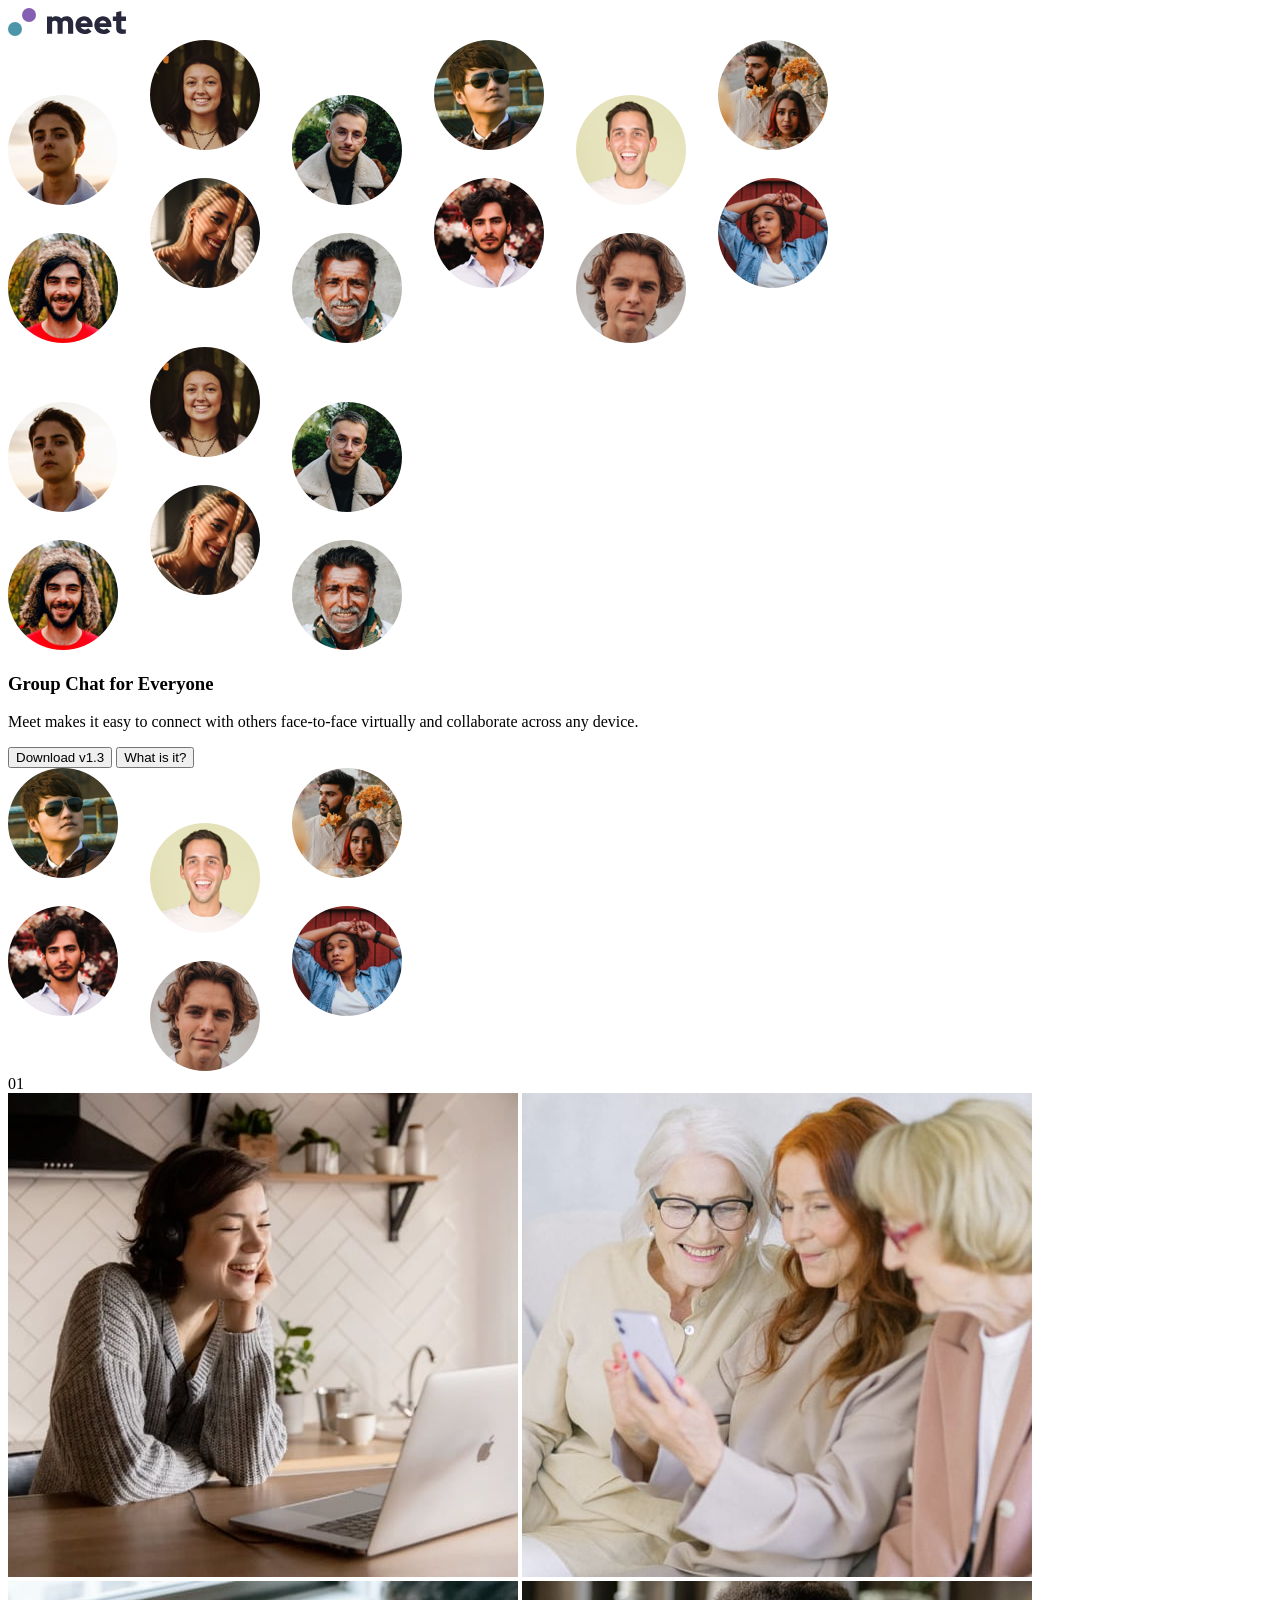
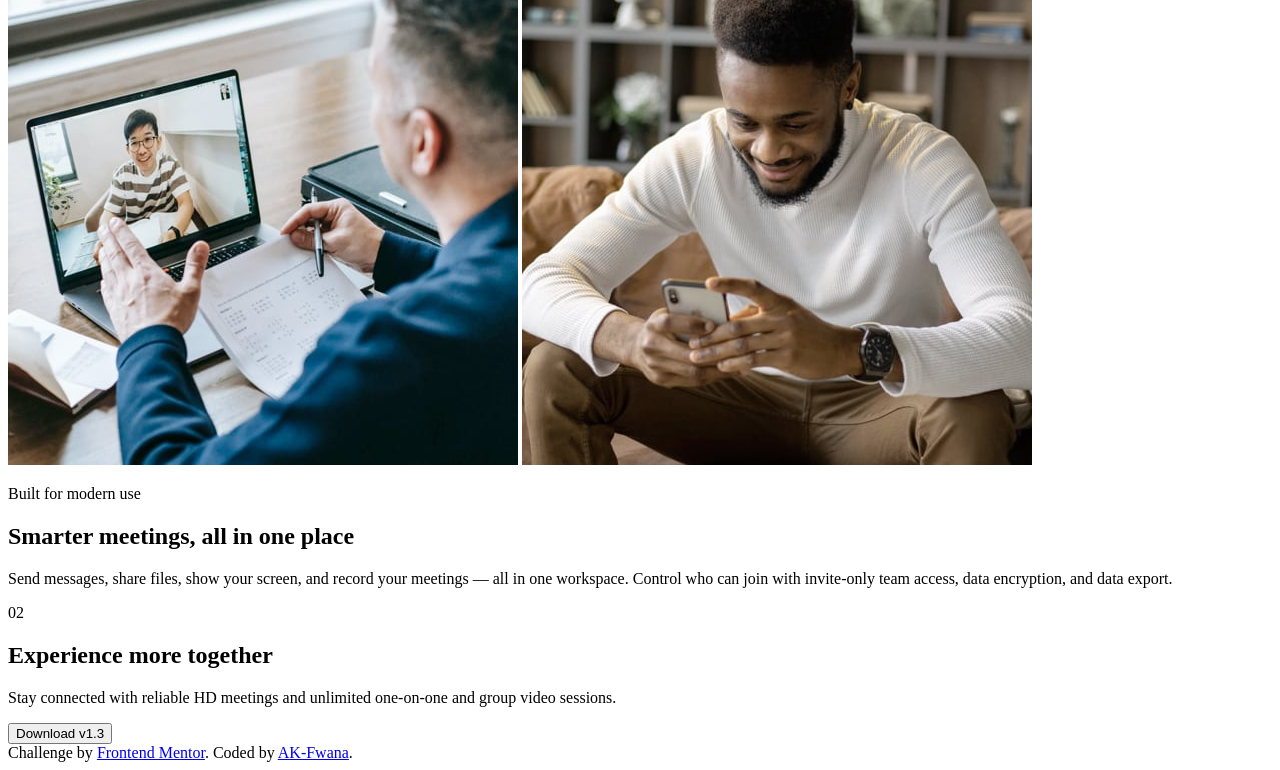
==== starter-code/index.html @ 3d89d3e9 "Add attribution section to footer with challenge and author links" ====
<!doctype html>
<html lang="en">
  <head>
    <meta charset="UTF-8" />
    <meta name="viewport" content="width=device-width, initial-scale=1.0" />

    <link
      rel="icon"
      type="image/png"
      sizes="32x32"
      href="./assets/favicon-32x32.png"
    />

    <title>Frontend Mentor | Meet landing page</title>
  </head>
  <body>
    <header>
      <nav>
        <img src="./assets/logo.svg" alt="Meet Logo" />
      </nav>
    </header>

    <section class="hero">
      <!-- tablet/mobile hero images -->
      <div class="hero-tablet-image" aria-hidden="true">
        <img
          src="./assets/tablet/image-hero.png"
          alt="Hero image for tablet and mobile devices"
        />
      </div>

      <!-- desktop left image -->
      <div class="hero-image hero-image-left" aria-hidden="true">
        <img
          src="./assets/desktop/image-hero-left.png"
          alt="Profile image of a woman and men"
        />
      </div>

      <section class="hero-content">
        <h1 class="group-chat">Group Chat for Everyone</h1>
        <p class="share-message">
          Meet makes it easy to connect with others face-to-face virtually and
          collaborate across any device.
        </p>
        <div class="btn-container">
          <button class="download-btn">Download v1.3</button>
          <button class="info-btn">What is it?</button>
        </div>
      </section>
      <!-- desktop right image -->
      <div class="hero-image hero-image-right" aria-hidden="true">
        <img
          src="./assets/desktop/image-hero-right.png"
          alt="Profile image of a woman and men"
        />
      </div>
    </section>

    <main class="main-content">
      <article class="content">
        <span>01</span>
        <div class="image-grid">
          <img
            src="./assets/desktop/image-woman-in-videocall.jpg"
            alt="woman in videocall"
          />
          <img
            src="./assets/desktop/image-women-videochatting.jpg"
            alt="women video chatting"
          />

          <img
            src="./assets/desktop/image-men-in-meeting.jpg"
            alt="men in meeting"
          />
          <img src="./assets/desktop/image-man-texting.jpg" alt="man texting" />
        </div>
        <section class="content-text">
          <p class="content-title">Built for modern use</p>
          <h2 class="content-h2">Smarter meetings, all in one place</h2>
          <p class="content-description">
            Send messages, share files, show your screen, and record your
            meetings — all in one workspace. Control who can join with
            invite-only team access, data encryption, and data export.
          </p>
        </section>
      </article>
    </main>

    <footer class="footer-cta">
      <span>02</span>
      <section class="footer-content">
        <h2 class="experience-title">Experience more together</h2>
        <p class="experience-description">
          Stay connected with reliable HD meetings and unlimited one-on-one and
          group video sessions.
        </p>
        <button class="download-btn">Download v1.3</button>
      </section>
      <section class="attribution">
        Challenge by
        <a href="https://www.frontendmentor.io?ref=challenge">Frontend Mentor</a
        >. Coded by
        <a href="https://github.com/AK-Fwana/Meet-landing-page">AK-Fwana</a>.
      </section>
    </footer>
  </body>
</html>
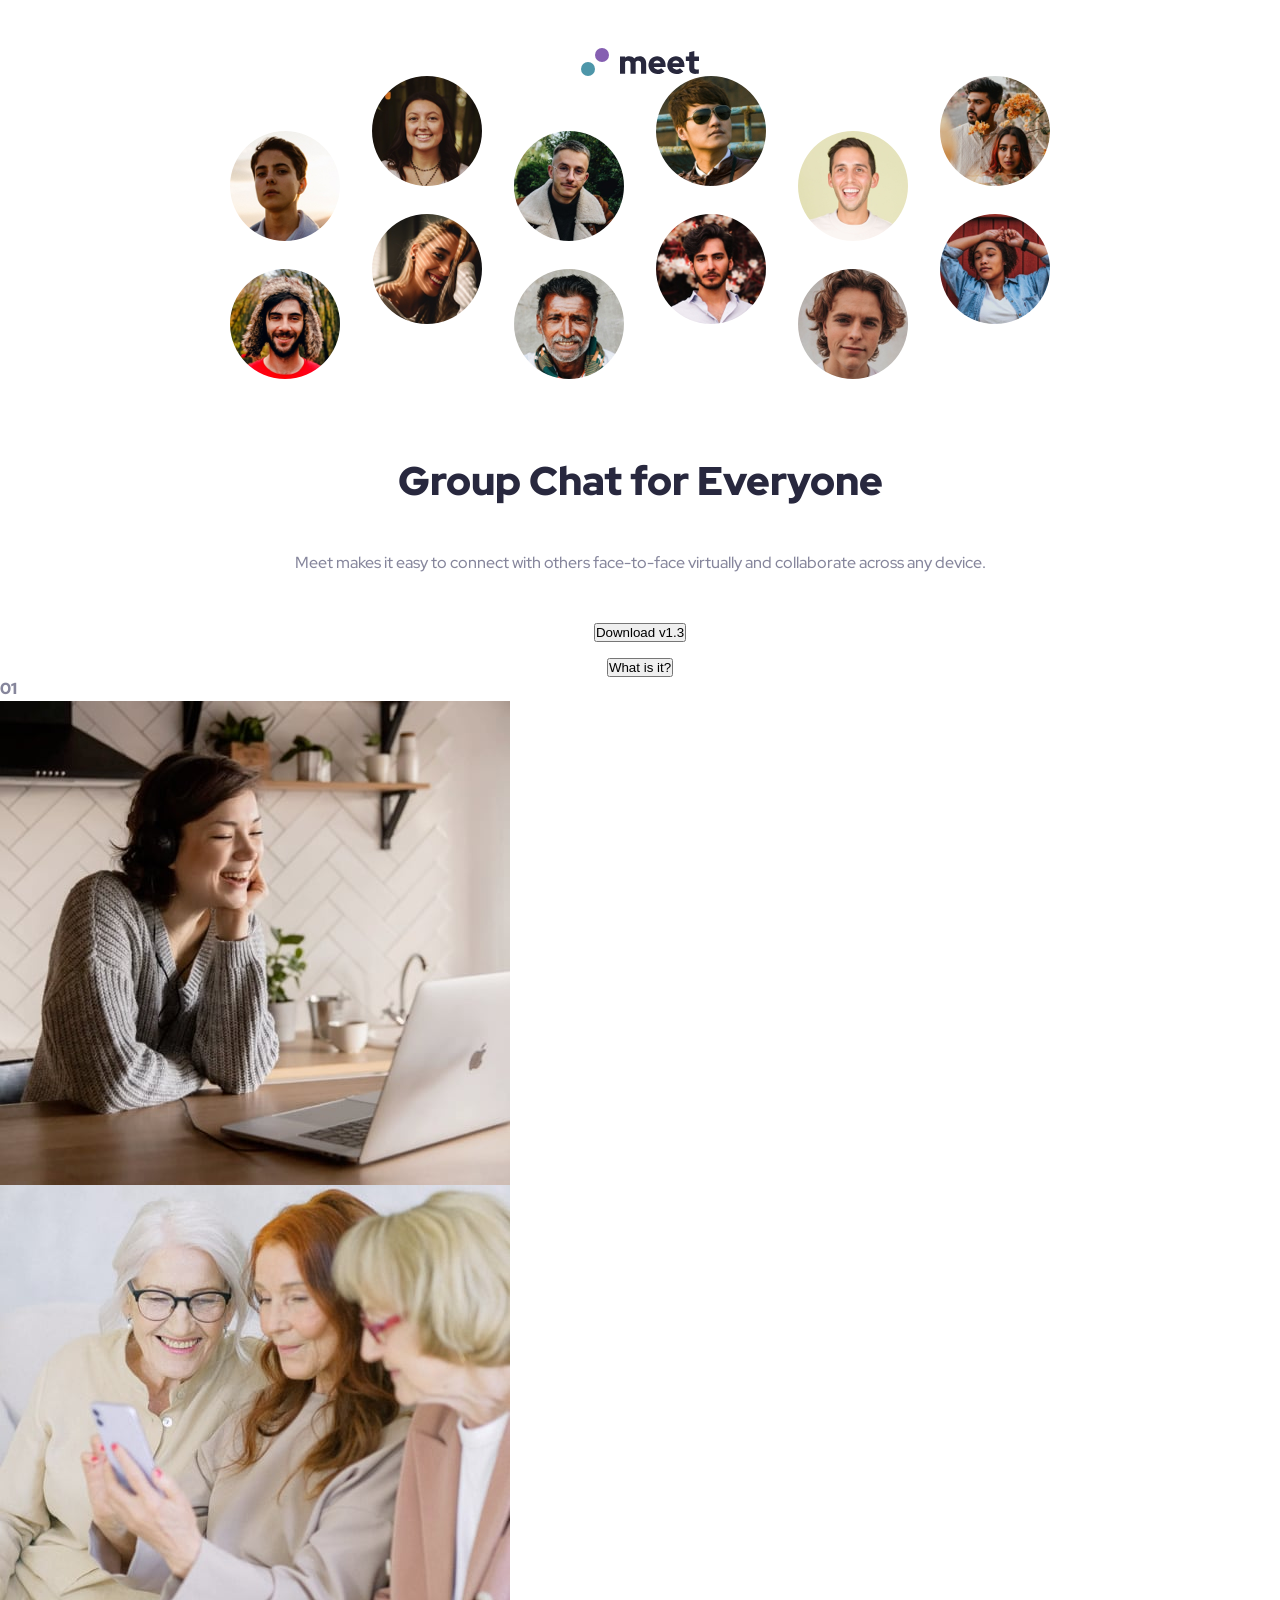
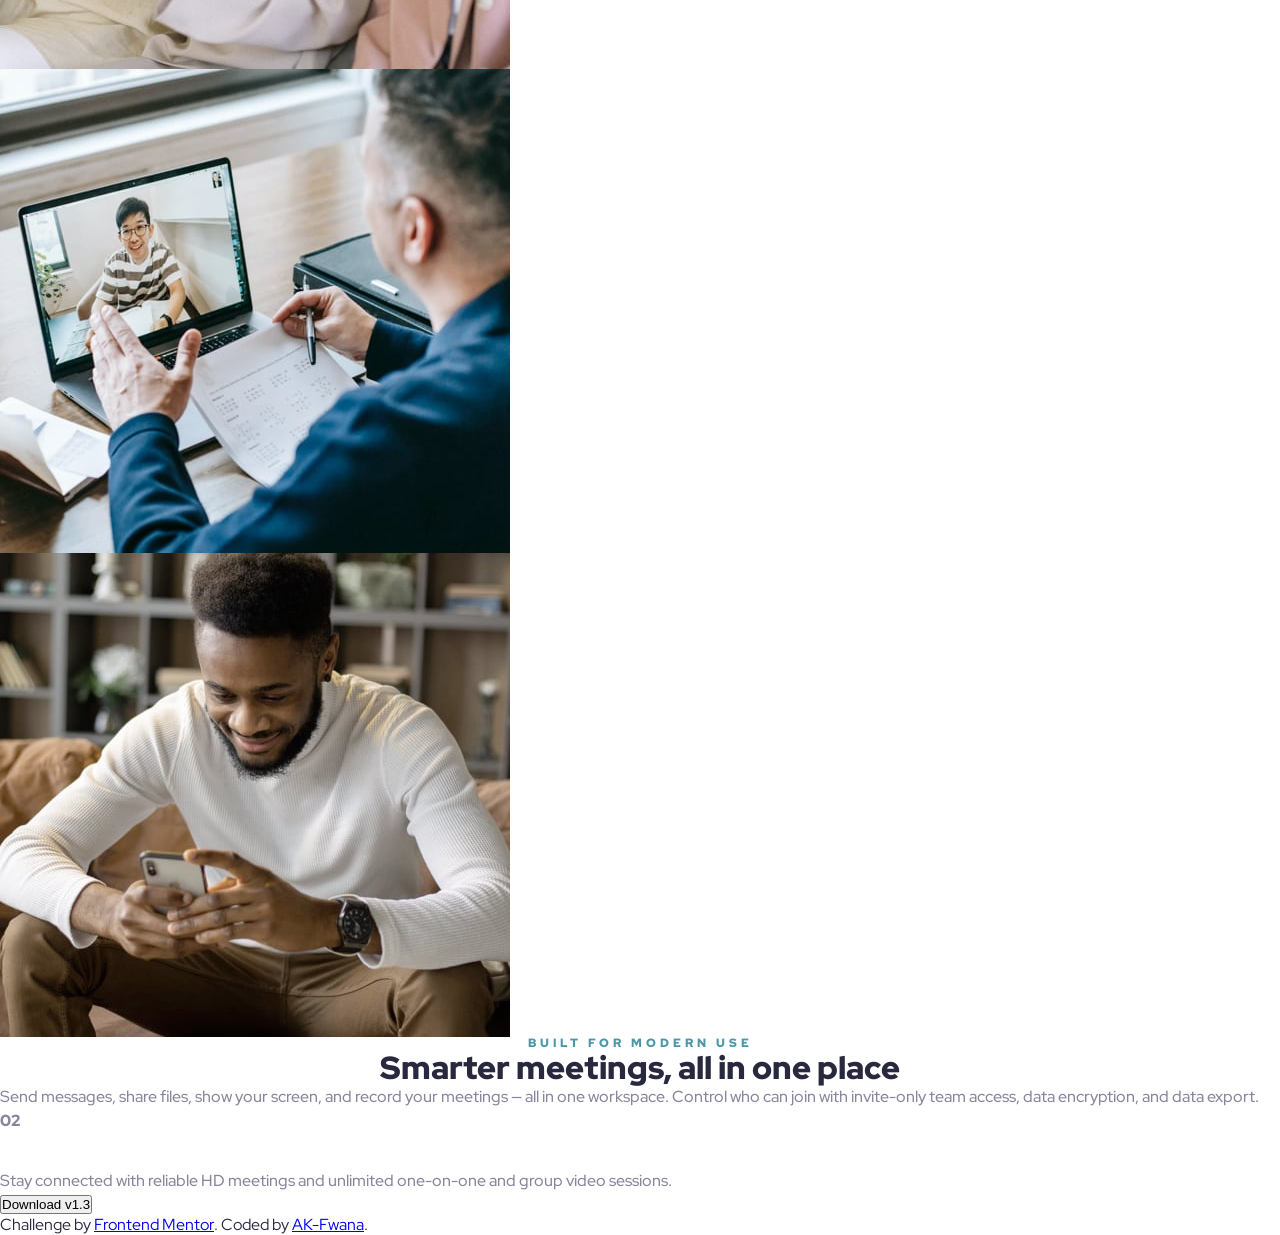
==== commit d415ad18: "Refactor span elements to use section-maker class for improved semantic structure" ====
--- a/starter-code/index.html
+++ b/starter-code/index.html
@@ -3,7 +3,7 @@
   <head>
     <meta charset="UTF-8" />
     <meta name="viewport" content="width=device-width, initial-scale=1.0" />
-
+    <link rel="stylesheet" href="style.css" />
     <link
       rel="icon"
       type="image/png"
@@ -23,18 +23,12 @@
     <section class="hero">
       <!-- tablet/mobile hero images -->
       <div class="hero-tablet-image" aria-hidden="true">
-        <img
-          src="./assets/tablet/image-hero.png"
-          alt="Hero image for tablet and mobile devices"
-        />
+        <img src="./assets/tablet/image-hero.png" alt="" />
       </div>
 
       <!-- desktop left image -->
       <div class="hero-image hero-image-left" aria-hidden="true">
-        <img
-          src="./assets/desktop/image-hero-left.png"
-          alt="Profile image of a woman and men"
-        />
+        <img src="./assets/desktop/image-hero-left.png" alt="" />
       </div>
 
       <section class="hero-content">
@@ -50,16 +44,13 @@
       </section>
       <!-- desktop right image -->
       <div class="hero-image hero-image-right" aria-hidden="true">
-        <img
-          src="./assets/desktop/image-hero-right.png"
-          alt="Profile image of a woman and men"
-        />
+        <img src="./assets/desktop/image-hero-right.png" alt="" />
       </div>
     </section>
 
     <main class="main-content">
       <article class="content">
-        <span>01</span>
+        <span class="section-maker">01</span>
         <div class="image-grid">
           <img
             src="./assets/desktop/image-woman-in-videocall.jpg"
@@ -89,7 +80,7 @@
     </main>
 
     <footer class="footer-cta">
-      <span>02</span>
+      <span class="section-maker">02</span>
       <section class="footer-content">
         <h2 class="experience-title">Experience more together</h2>
         <p class="experience-description">
--- a/starter-code/style.css
+++ b/starter-code/style.css
@@ -0,0 +1,135 @@
+/* FONT IMPORT */
+@import url("https://fonts.googleapis.com/css2?family=Red+Hat+Display:wght@500;700;900&display=swap");
+/* VARIABLES */
+:root {
+  /* COLORS Cyan*/
+  --color-cyan-600: hsl(192, 37%, 48%);
+  --color-cyan-300: hsl(192, 90%, 77%);
+  /* COLORS Purple */
+  --color-purple-600: hsl(268, 34%, 53%);
+  --color-purple-300: hsl(268, 100%, 86%);
+  /* COLORS Slate */
+  --color-slate-900: hsl(240, 21%, 20%);
+  --color-slate-600: hsl(240, 10%, 57%);
+  --color-slate-300: hsl(240, 18%, 85%);
+  /* COLORS White */
+  --color-white: hsl(0, 0%, 100%);
+
+  /* FONT FAMILY */
+  --font-primary: "Red Hat Display", sans-serif;
+
+  /* SPACING */
+  --spacing-1400: 7rem;
+  --spacing-1000: 5rem;
+  --spacing-900: 4rem;
+  --spacing-800: 3rem;
+  --spacing-700: 2rem;
+  --spacing-600: 1.5rem;
+  --spacing-500: 1rem;
+  --spacing-400: 0.75rem;
+  --spacing-300: 0.5rem;
+  --spacing-200: 0.25rem;
+  --spacing-100: 0.125rem;
+  --spacing-50: 0.0625rem;
+}
+/* RESET */
+* {
+  margin: 0;
+  padding: 0;
+  box-sizing: border-box;
+}
+
+img {
+  display: block;
+  max-width: 100%;
+}
+
+/* GLOBAL STYLES */
+body {
+  font-family: var(--font-primary);
+  color: var(--color-slate-900);
+  background-color: var(--color-white);
+  min-height: 100vh;
+  overflow-x: hidden;
+}
+
+/* TYPOGRAPHY */
+p {
+  font-size: 1rem;
+  color: var(--color-slate-600);
+  font-weight: 500;
+  line-height: 150%;
+}
+.group-chat {
+  font-size: 2.5rem;
+  font-weight: 900;
+  line-height: 110%;
+  text-align: center;
+}
+
+.content-title {
+  color: var(--color-cyan-600);
+  font-size: 0.75rem;
+  font-weight: 900;
+  line-height: 110%;
+  text-align: center;
+  letter-spacing: 0.25rem;
+  text-transform: uppercase;
+}
+
+.section-maker {
+  color: var(--color-slate-600);
+  font-weight: 900;
+  line-height: 150%;
+  font-size: 1rem;
+}
+
+.content-h2,
+.experience-title {
+  font-size: 2rem;
+  font-weight: 900;
+  line-height: 110%;
+  text-align: center;
+}
+.experience-title {
+  color: var(--color-white);
+}
+
+/* LAYOUT */
+header {
+  display: flex;
+  justify-content: center;
+  padding-top: var(--spacing-800);
+}
+
+.hero-image-left,
+.hero-image-right {
+  display: none;
+}
+.hero {
+  display: flex;
+  flex-direction: column;
+  align-items: center;
+  gap: var(--spacing-700);
+  padding-inline: var(--spacing-500);
+}
+
+.hero-content {
+  display: flex;
+  flex-direction: column;
+  align-items: center;
+  justify-content: center;
+  gap: var(--spacing-800);
+  margin-top: var(--spacing-800);
+  padding-inline: var(--spacing-500);
+}
+
+.btn-container {
+  display: flex;
+  flex-direction: column;
+  align-items: center;
+  gap: var(--spacing-500);
+}
+/* COMPONENTS */
+
+/* MEDIA QUERIES */
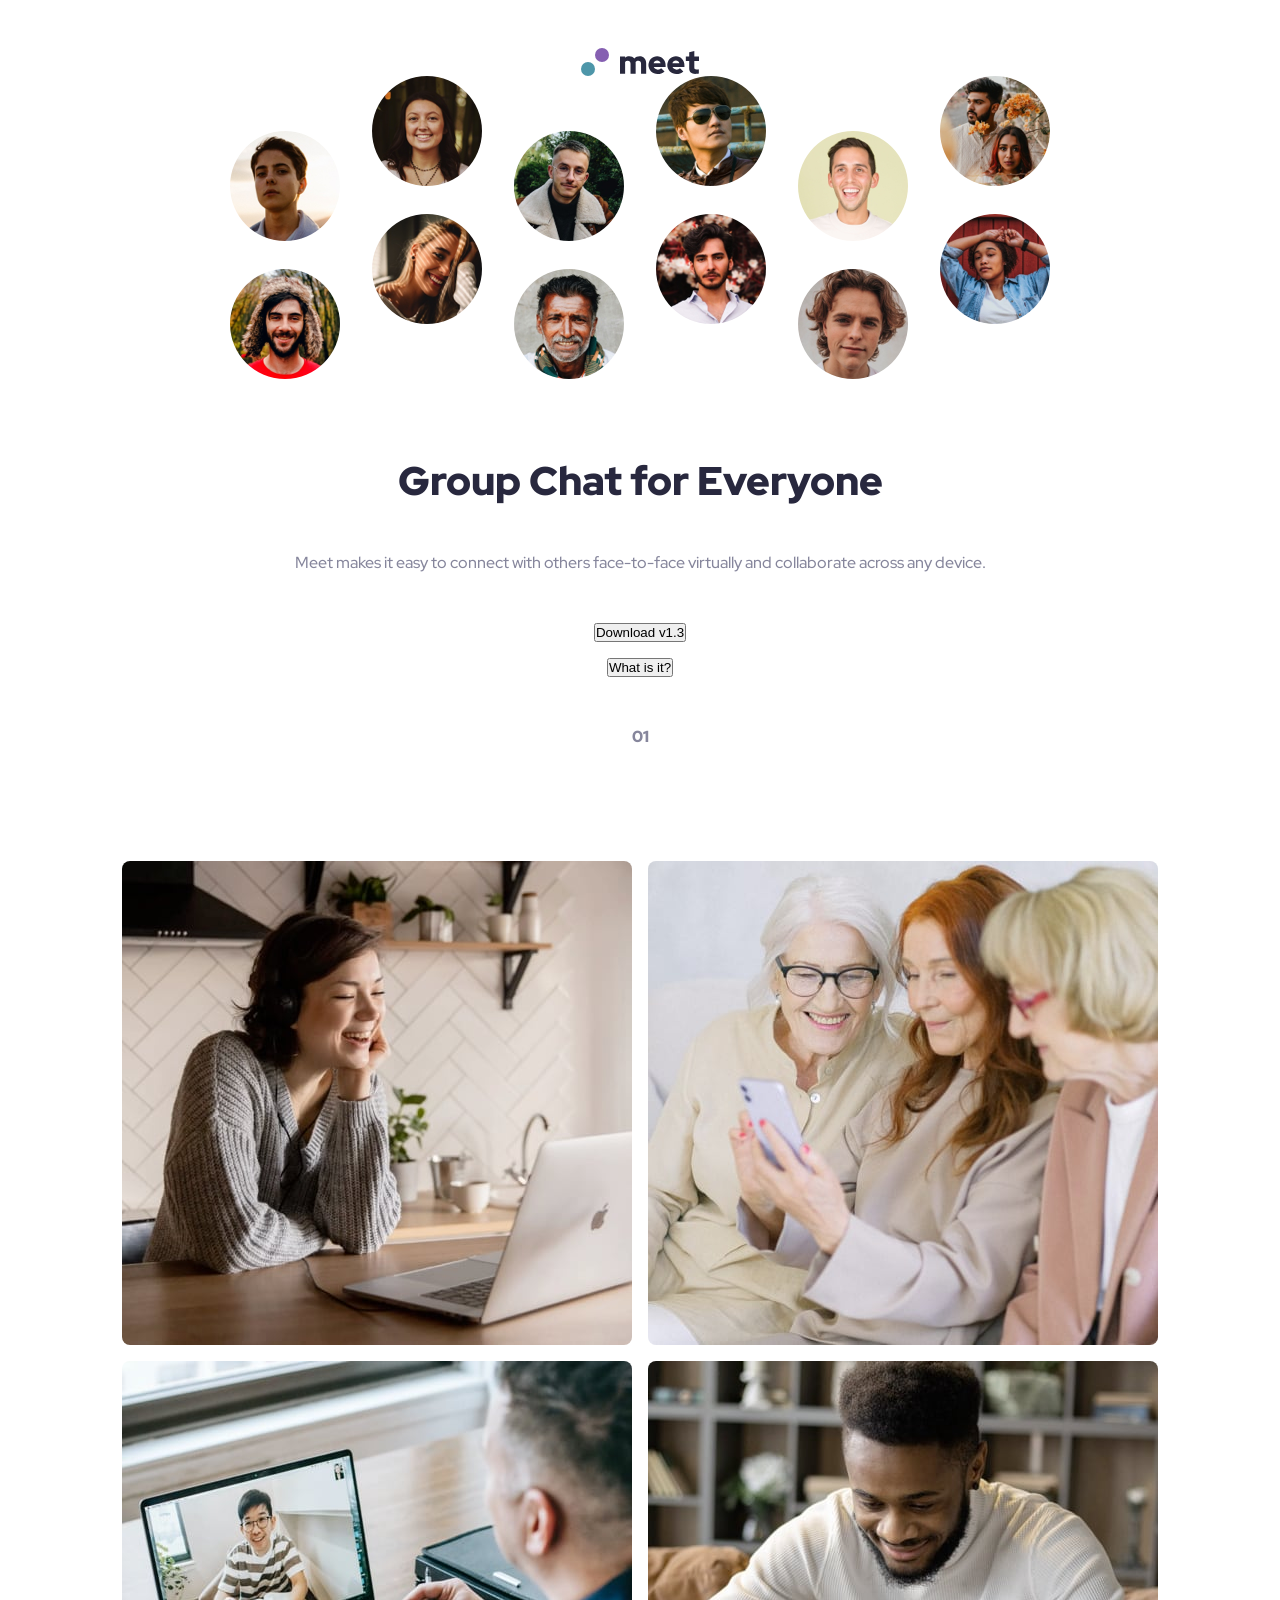
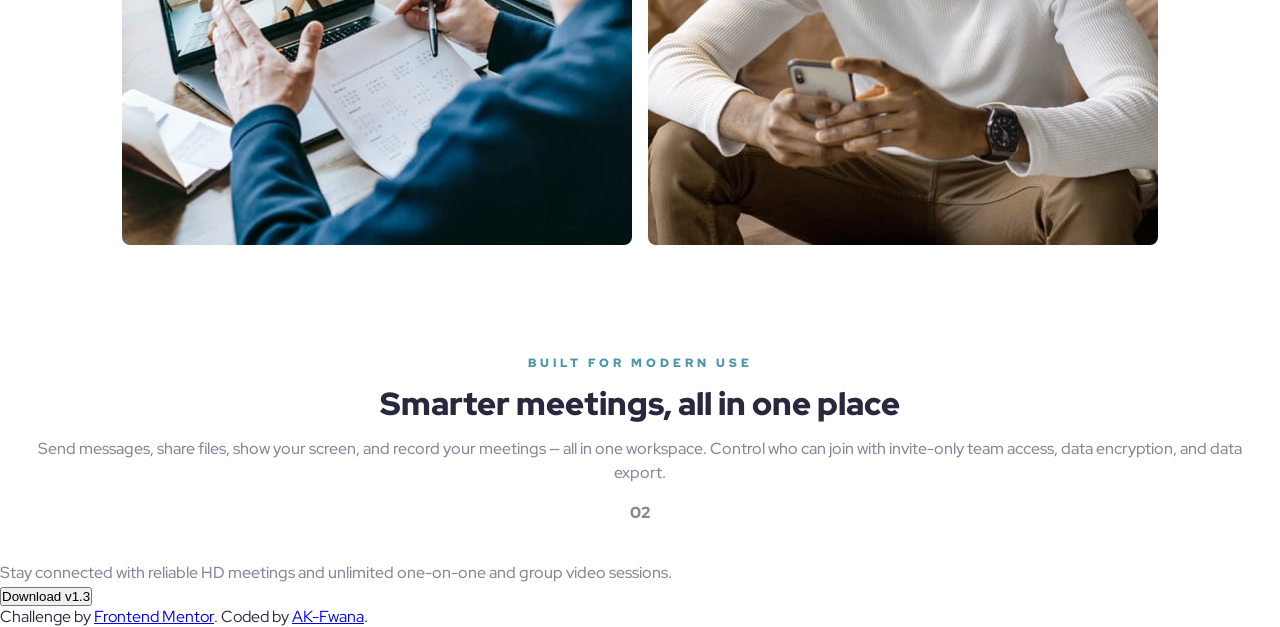
==== commit 5e517a62: "Add section-maker span for content consistency" ====
--- a/starter-code/index.html
+++ b/starter-code/index.html
@@ -75,12 +75,12 @@
             meetings — all in one workspace. Control who can join with
             invite-only team access, data encryption, and data export.
           </p>
+          <span class="section-maker">02</span>
         </section>
       </article>
     </main>
 
     <footer class="footer-cta">
-      <span class="section-maker">02</span>
       <section class="footer-content">
         <h2 class="experience-title">Experience more together</h2>
         <p class="experience-description">
--- a/starter-code/style.css
+++ b/starter-code/style.css
@@ -130,6 +130,41 @@
   align-items: center;
   gap: var(--spacing-500);
 }
+
+.main-content {
+  display: flex;
+  flex-direction: column;
+  align-items: center;
+  gap: var(--spacing-800);
+  margin-top: var(--spacing-800);
+  padding-inline: var(--spacing-600);
+}
+.content {
+  display: flex;
+  flex-direction: column;
+  align-items: center;
+  gap: var(--spacing-800);
+}
+
+.image-grid {
+  display: grid;
+  grid-template-columns: repeat(2, 1fr);
+  gap: var(--spacing-500);
+  margin-top: var(--spacing-900);
+}
+
+.image-grid img {
+  border-radius: var(--spacing-300);
+}
+
+.content-text {
+  margin-top: var(--spacing-900);
+  display: flex;
+  flex-direction: column;
+  align-items: center;
+  gap: var(--spacing-500);
+  text-align: center;
+}
 /* COMPONENTS */
 
 /* MEDIA QUERIES */
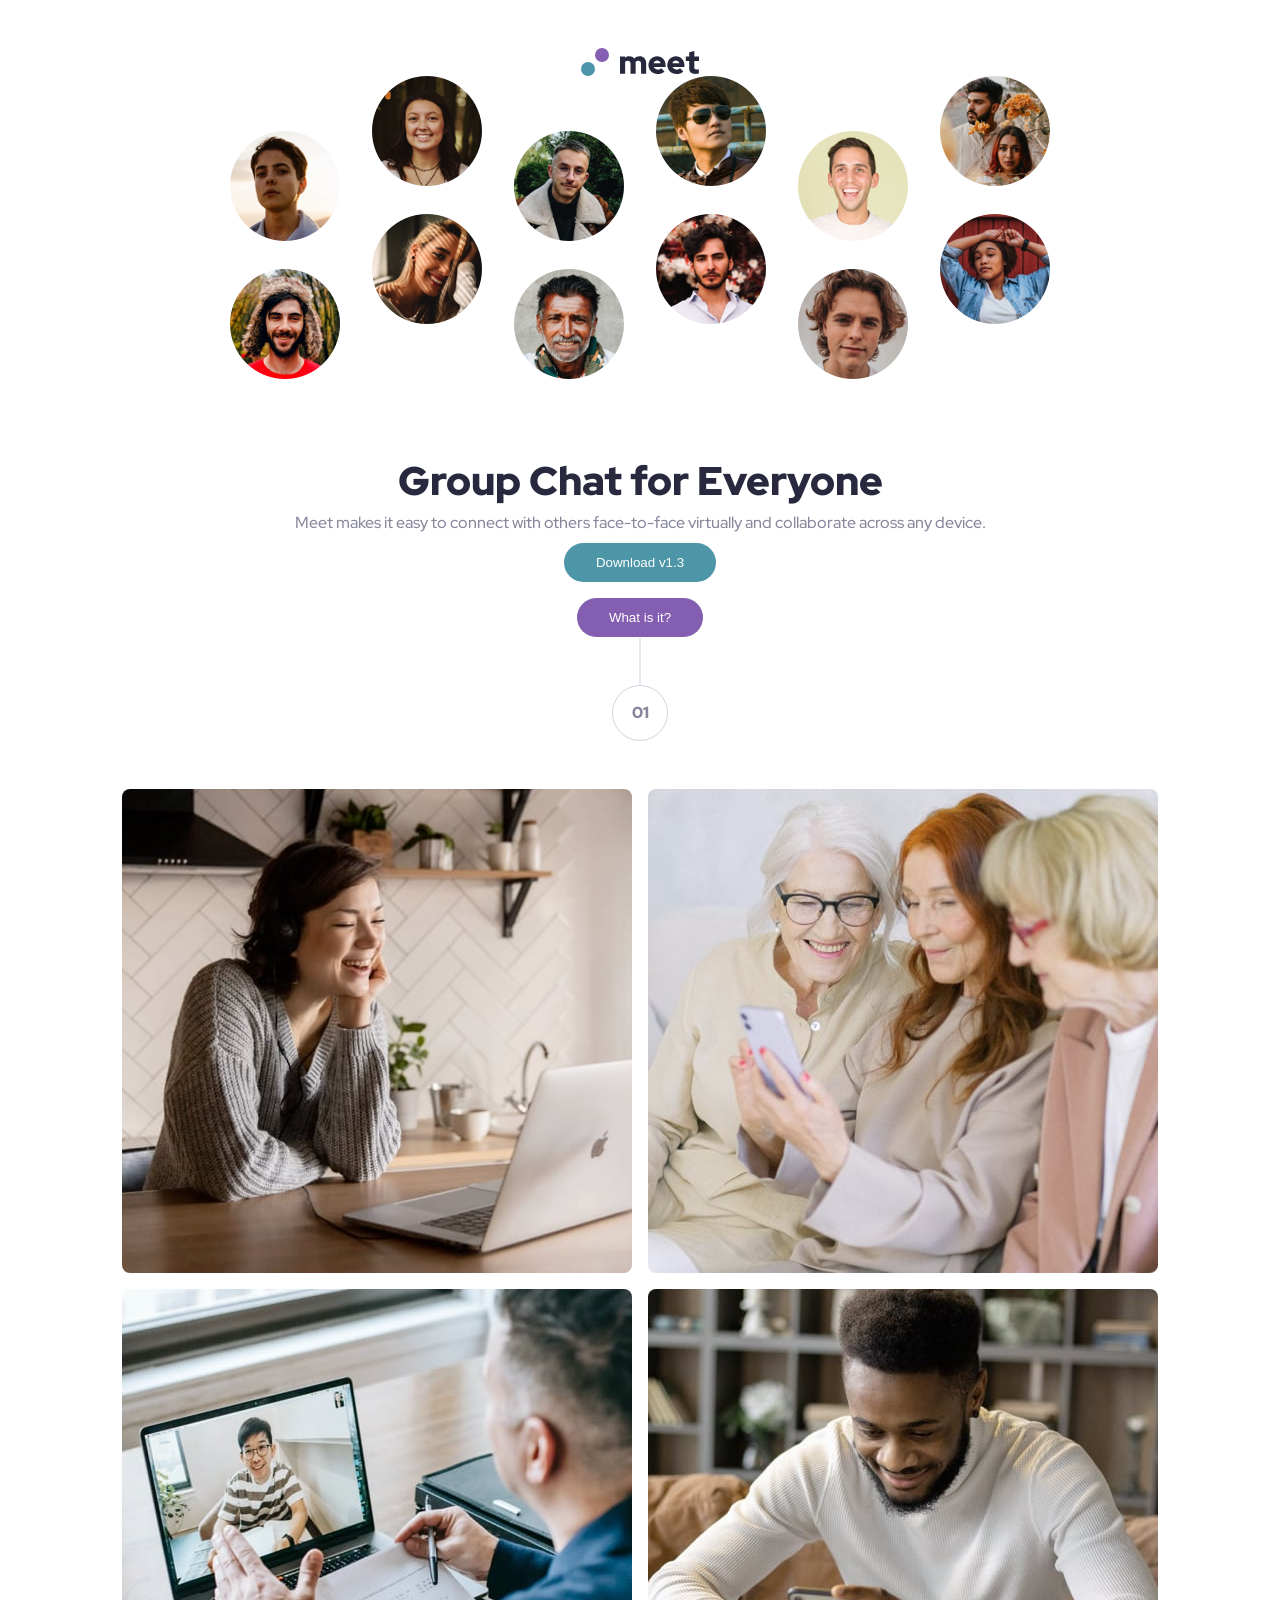
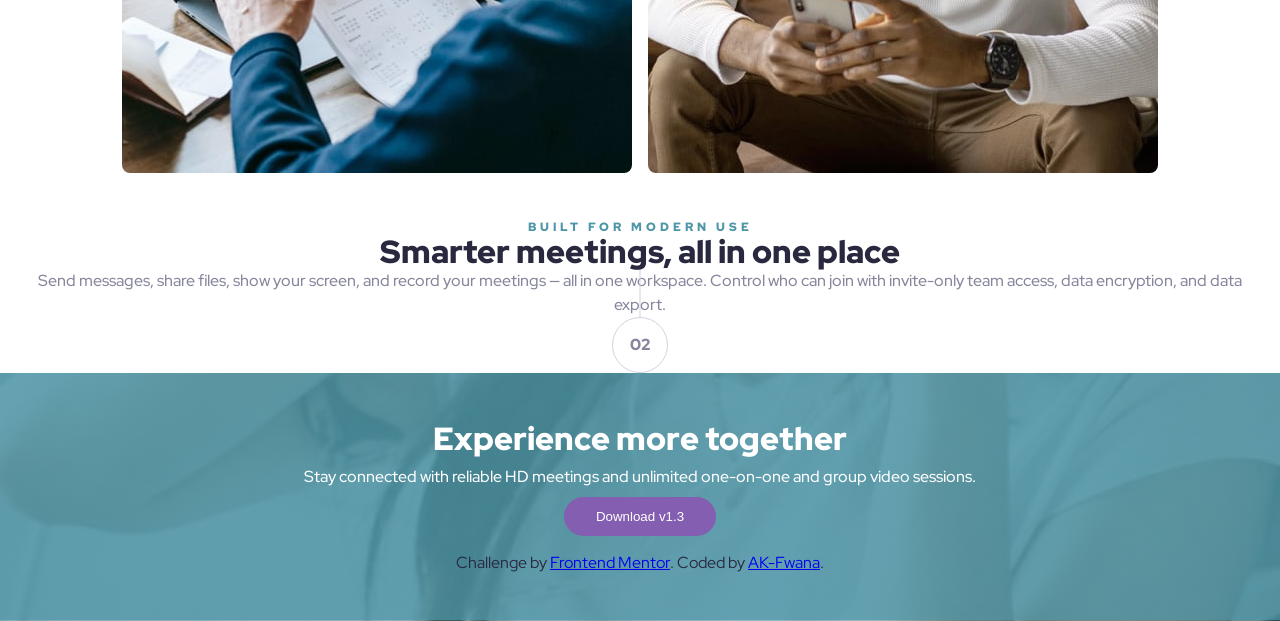
==== commit 224aabb2: "Update button class for footer download and enhance button styles" ====
--- a/starter-code/index.html
+++ b/starter-code/index.html
@@ -50,7 +50,7 @@
 
     <main class="main-content">
       <article class="content">
-        <span class="section-maker">01</span>
+        <span class="section-marker">01</span>
         <div class="image-grid">
           <img
             src="./assets/desktop/image-woman-in-videocall.jpg"
@@ -75,7 +75,7 @@
             meetings — all in one workspace. Control who can join with
             invite-only team access, data encryption, and data export.
           </p>
-          <span class="section-maker">02</span>
+          <span class="section-marker">02</span>
         </section>
       </article>
     </main>
@@ -87,7 +87,7 @@
           Stay connected with reliable HD meetings and unlimited one-on-one and
           group video sessions.
         </p>
-        <button class="download-btn">Download v1.3</button>
+        <button class="download-btn-footer">Download v1.3</button>
       </section>
       <section class="attribution">
         Challenge by
--- a/starter-code/style.css
+++ b/starter-code/style.css
@@ -31,6 +31,12 @@
   --spacing-200: 0.25rem;
   --spacing-100: 0.125rem;
   --spacing-50: 0.0625rem;
+
+  /* BORDER RADIUS */
+  --radius-btn: 1.8125rem;
+  --radius-span: 50%;
+
+  --marker-size: 3.5rem;
 }
 /* RESET */
 * {
@@ -77,7 +83,7 @@
   text-transform: uppercase;
 }
 
-.section-maker {
+.section-marker {
   color: var(--color-slate-600);
   font-weight: 900;
   line-height: 150%;
@@ -91,7 +97,8 @@
   line-height: 110%;
   text-align: center;
 }
-.experience-title {
+.experience-title,
+.experience-description {
   color: var(--color-white);
 }
 
@@ -119,7 +126,7 @@
   flex-direction: column;
   align-items: center;
   justify-content: center;
-  gap: var(--spacing-800);
+  gap: var(--spacing-300);
   margin-top: var(--spacing-800);
   padding-inline: var(--spacing-500);
 }
@@ -150,7 +157,6 @@
   display: grid;
   grid-template-columns: repeat(2, 1fr);
   gap: var(--spacing-500);
-  margin-top: var(--spacing-900);
 }
 
 .image-grid img {
@@ -158,13 +164,79 @@
 }
 
 .content-text {
-  margin-top: var(--spacing-900);
-  display: flex;
-  flex-direction: column;
+  display: flex;
+  flex-direction: column;
+  align-items: center;
+  text-align: center;
+}
+/* COMPONENTS */
+
+.download-btn,
+.info-btn,
+.download-btn-footer {
+  display: inline-flex;
+  justify-content: center;
+  align-items: center;
+  padding: var(--spacing-400) var(--spacing-700);
+  border-radius: var(--radius-btn);
+  border: none;
+  cursor: pointer;
+  color: var(--color-white);
+}
+
+.download-btn {
+  background-color: var(--color-cyan-600);
+}
+.info-btn,
+.download-btn-footer {
+  background-color: var(--color-purple-600);
+}
+
+.section-marker {
+  position: relative;
+  display: flex;
+  align-items: center;
+  justify-content: center;
+  width: var(--marker-size);
+  height: var(--marker-size);
+  border-radius: var(--radius-span);
+  border: 1px solid var(--color-slate-300);
+}
+.section-marker::before {
+  content: "";
+  position: absolute;
+  bottom: 100%;
+  left: 50%;
+  width: 1px;
+  height: var(--spacing-800);
+  background-color: var(--color-slate-300);
+  transform: translateX(-50%);
+}
+
+.footer-cta {
+  max-width: 100%;
+  display: flex;
+  flex-direction: column;
+  justify-content: center;
   align-items: center;
   gap: var(--spacing-500);
-  text-align: center;
-}
-/* COMPONENTS */
+  padding-block: var(--spacing-800);
+  padding-inline: var(--spacing-500);
+  background-image:
+    linear-gradient(
+      to bottom,
+      rgba(77, 150, 168, 0.85),
+      rgba(77, 150, 168, 0.85)
+    ),
+    url("./assets/mobile/image-footer.jpg");
+  background-size: cover;
+  background-position: center;
+}
+.footer-content {
+  display: flex;
+  flex-direction: column;
+  align-items: center;
+  gap: var(--spacing-300);
+}
 
 /* MEDIA QUERIES */
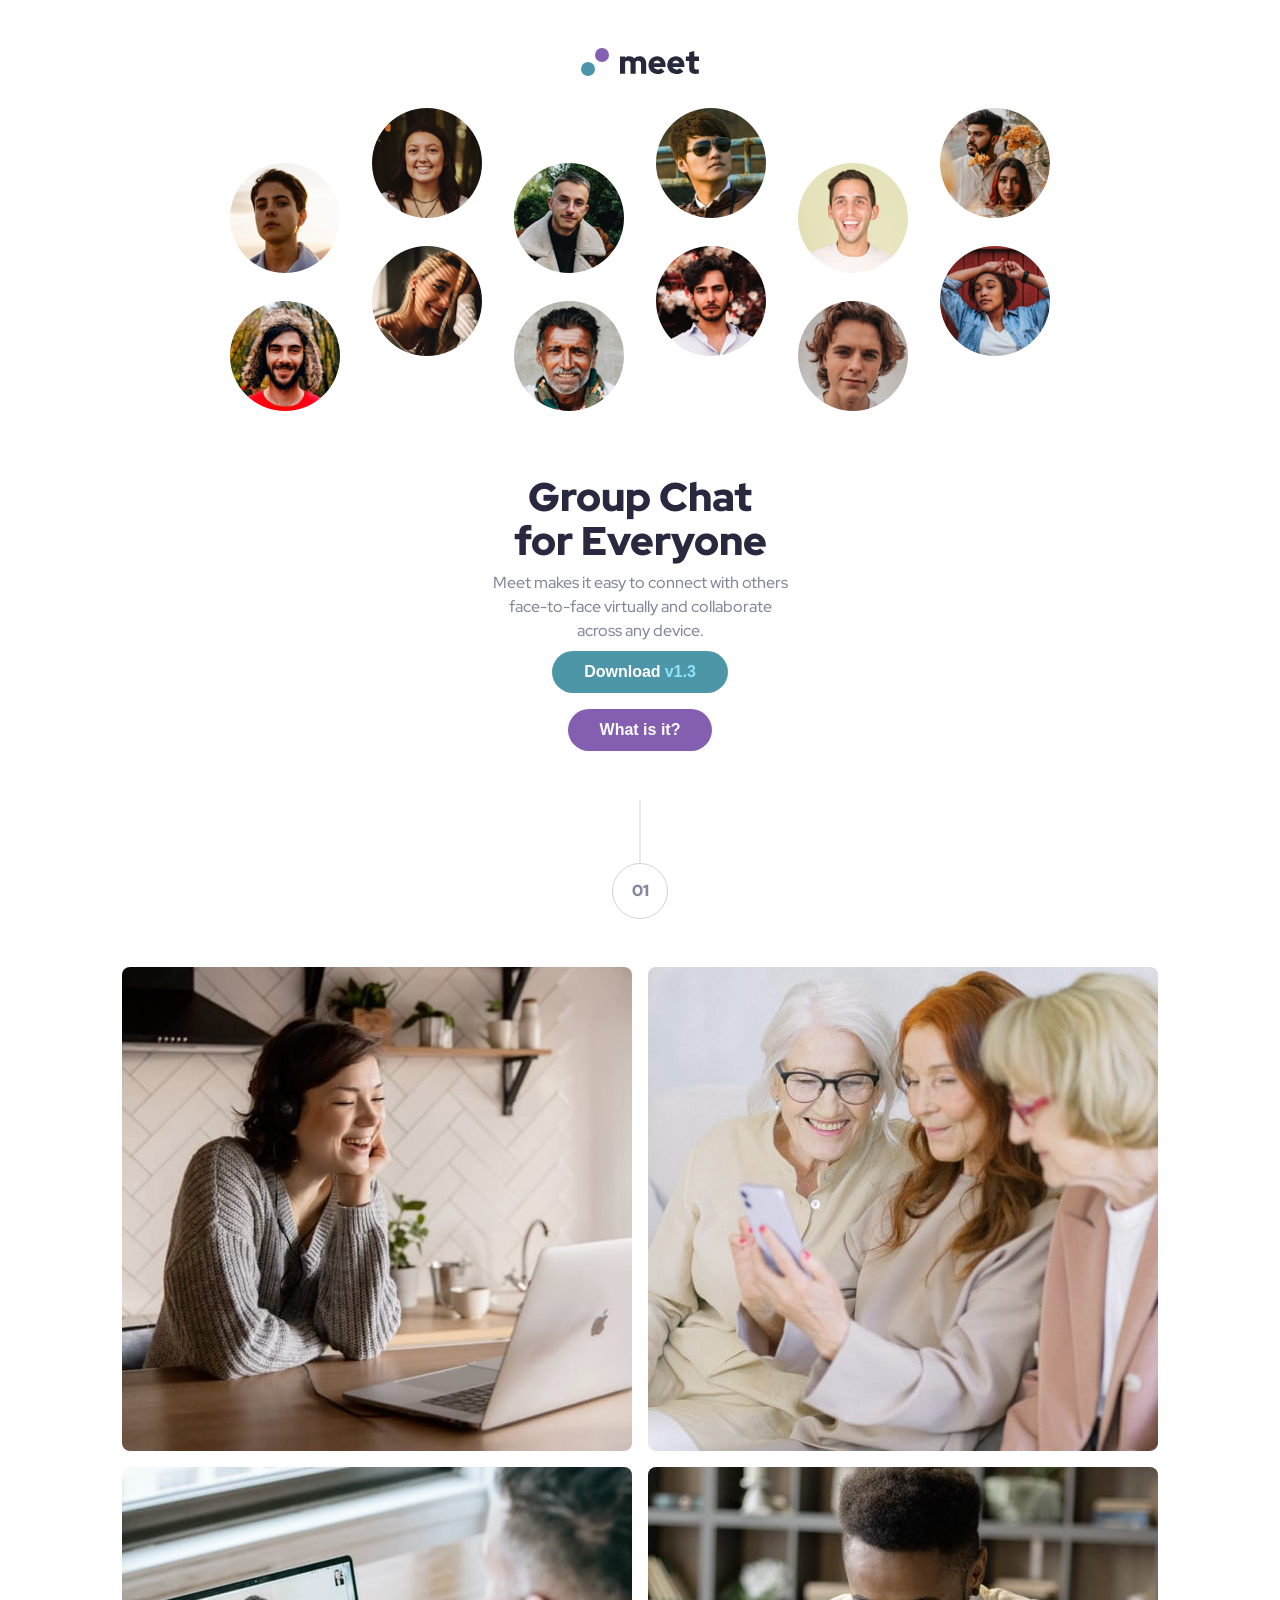
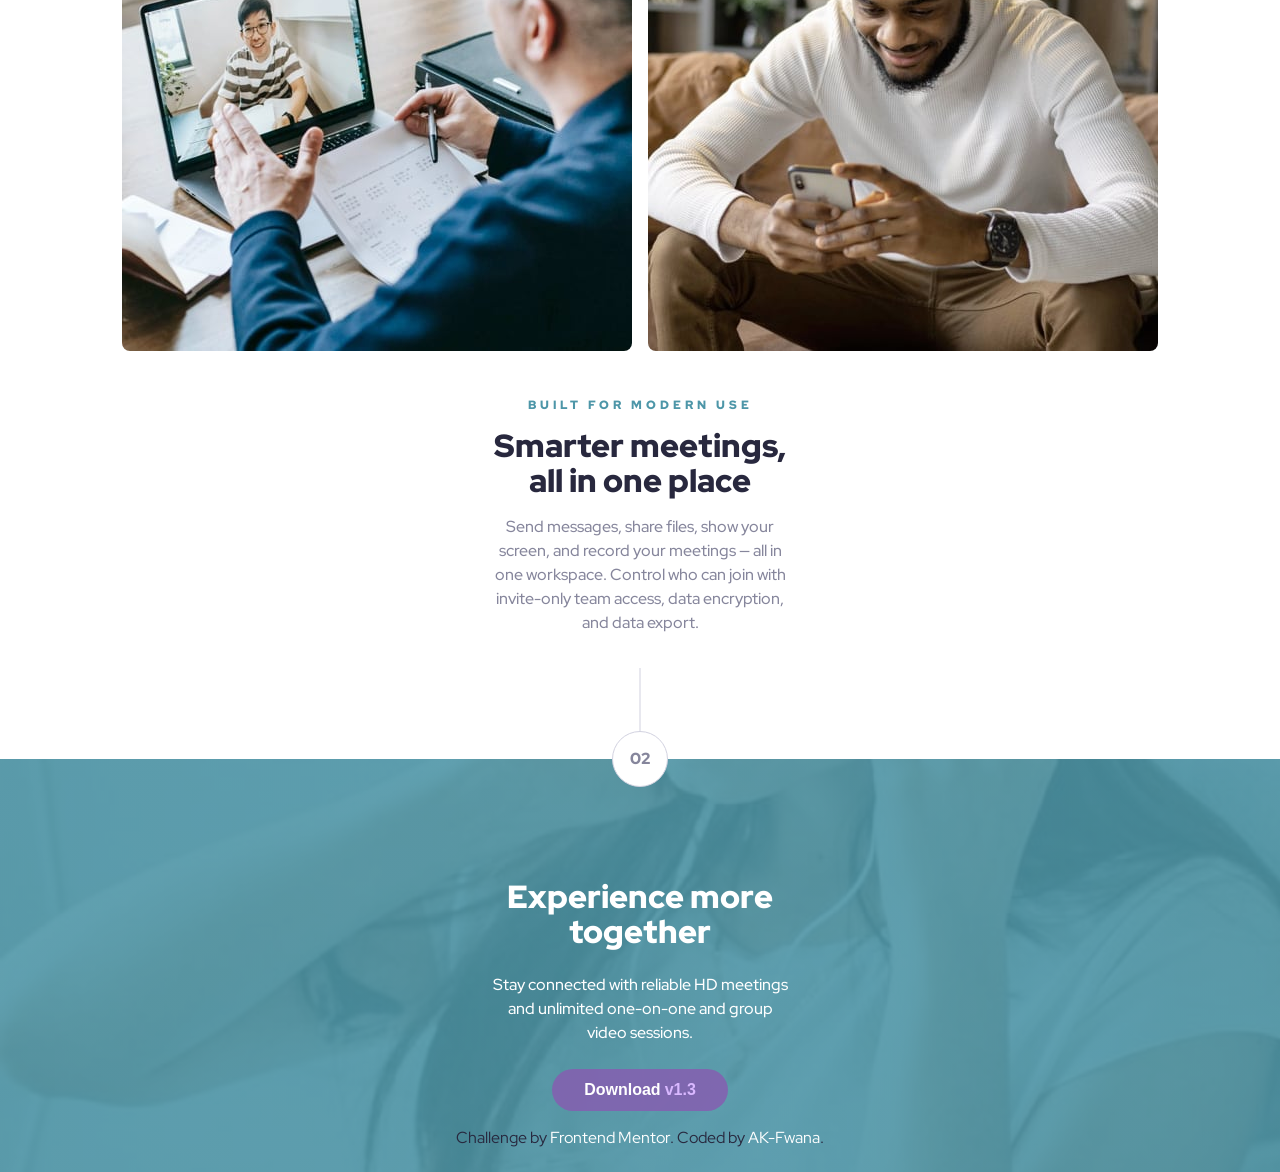
==== commit b22d35fd: "Enhance button styles and update section marker for improved consistency" ====
--- a/starter-code/index.html
+++ b/starter-code/index.html
@@ -38,7 +38,9 @@
           collaborate across any device.
         </p>
         <div class="btn-container">
-          <button class="download-btn">Download v1.3</button>
+          <button class="download-btn">
+            Download <span class="btn-text">v1.3</span>
+          </button>
           <button class="info-btn">What is it?</button>
         </div>
       </section>
@@ -75,7 +77,7 @@
             meetings — all in one workspace. Control who can join with
             invite-only team access, data encryption, and data export.
           </p>
-          <span class="section-marker">02</span>
+          <span class="section-marker section-marker-footer">02</span>
         </section>
       </article>
     </main>
@@ -87,7 +89,9 @@
           Stay connected with reliable HD meetings and unlimited one-on-one and
           group video sessions.
         </p>
-        <button class="download-btn-footer">Download v1.3</button>
+        <button class="download-btn-footer">
+          Download <span class="btn-footer-text">v1.3</span>
+        </button>
       </section>
       <section class="attribution">
         Challenge by
--- a/starter-code/style.css
+++ b/starter-code/style.css
@@ -71,6 +71,7 @@
   font-weight: 900;
   line-height: 110%;
   text-align: center;
+  max-width: 18rem;
 }
 
 .content-title {
@@ -96,17 +97,25 @@
   font-weight: 900;
   line-height: 110%;
   text-align: center;
+  max-width: 19rem;
 }
 .experience-title,
 .experience-description {
   color: var(--color-white);
 }
 
+.hero-content,
+.content-text,
+.footer-content {
+  text-align: center;
+}
+
 /* LAYOUT */
 header {
   display: flex;
   justify-content: center;
   padding-top: var(--spacing-800);
+  padding-bottom: var(--spacing-700);
 }
 
 .hero-image-left,
@@ -127,23 +136,37 @@
   align-items: center;
   justify-content: center;
   gap: var(--spacing-300);
-  margin-top: var(--spacing-800);
+  margin-top: var(--spacing-700);
   padding-inline: var(--spacing-500);
 }
 
+.share-message,
+.content-description,
+.experience-description {
+  max-width: 19rem;
+}
+
 .btn-container {
   display: flex;
   flex-direction: column;
   align-items: center;
   gap: var(--spacing-500);
 }
+.group-chat,
+.share-message,
+.content-h2,
+.content-description,
+.experience-title,
+.experience-description {
+  overflow-wrap: break-word;
+}
 
 .main-content {
   display: flex;
   flex-direction: column;
   align-items: center;
   gap: var(--spacing-800);
-  margin-top: var(--spacing-800);
+  margin-top: var(--spacing-700);
   padding-inline: var(--spacing-600);
 }
 .content {
@@ -168,6 +191,7 @@
   flex-direction: column;
   align-items: center;
   text-align: center;
+  gap: var(--spacing-500);
 }
 /* COMPONENTS */
 
@@ -179,6 +203,8 @@
   align-items: center;
   padding: var(--spacing-400) var(--spacing-700);
   border-radius: var(--radius-btn);
+  font-weight: 700;
+  font-size: 1rem;
   border: none;
   cursor: pointer;
   color: var(--color-white);
@@ -187,9 +213,23 @@
 .download-btn {
   background-color: var(--color-cyan-600);
 }
-.info-btn,
+.info-btn {
+  background-color: var(--color-purple-600);
+}
+
 .download-btn-footer {
-  background-color: var(--color-purple-600);
+  background-color: rgba(133, 95, 177, 0.85);
+}
+
+.btn-text,
+.btn-footer-text {
+  margin-left: var(--spacing-200);
+}
+.btn-text {
+  color: var(--color-cyan-300);
+}
+.btn-footer-text {
+  color: var(--color-purple-300);
 }
 
 .section-marker {
@@ -208,35 +248,54 @@
   bottom: 100%;
   left: 50%;
   width: 1px;
-  height: var(--spacing-800);
+  height: var(--spacing-900);
   background-color: var(--color-slate-300);
   transform: translateX(-50%);
 }
+.content .section-marker,
+.section-marker-footer {
+  margin-top: var(--spacing-1000);
+}
+
+.section-marker-footer {
+  background-color: var(--color-white);
+  z-index: 2;
+  margin-bottom: calc(var(--marker-size) / -2);
+}
 
 .footer-cta {
   max-width: 100%;
+  min-height: 23.375rem;
   display: flex;
   flex-direction: column;
   justify-content: center;
   align-items: center;
   gap: var(--spacing-500);
-  padding-block: var(--spacing-800);
-  padding-inline: var(--spacing-500);
+  padding: calc(var(--spacing-900) + var(--marker-size)) var(--spacing-600)
+    var(--spacing-600);
   background-image:
     linear-gradient(
       to bottom,
-      rgba(77, 150, 168, 0.85),
-      rgba(77, 150, 168, 0.85)
+      rgba(77, 150, 168, 0.88),
+      rgba(77, 150, 168, 0.88)
     ),
     url("./assets/mobile/image-footer.jpg");
   background-size: cover;
-  background-position: center;
+  background-position: center 40%;
 }
 .footer-content {
   display: flex;
-  flex-direction: column;
-  align-items: center;
-  gap: var(--spacing-300);
+  flex: 1;
+  justify-content: center;
+  flex-direction: column;
+  align-items: center;
+  gap: var(--spacing-600);
+  padding-inline: var(--spacing-500);
+}
+
+.attribution a {
+  text-decoration: none;
+  color: var(--color-white);
 }
 
 /* MEDIA QUERIES */
